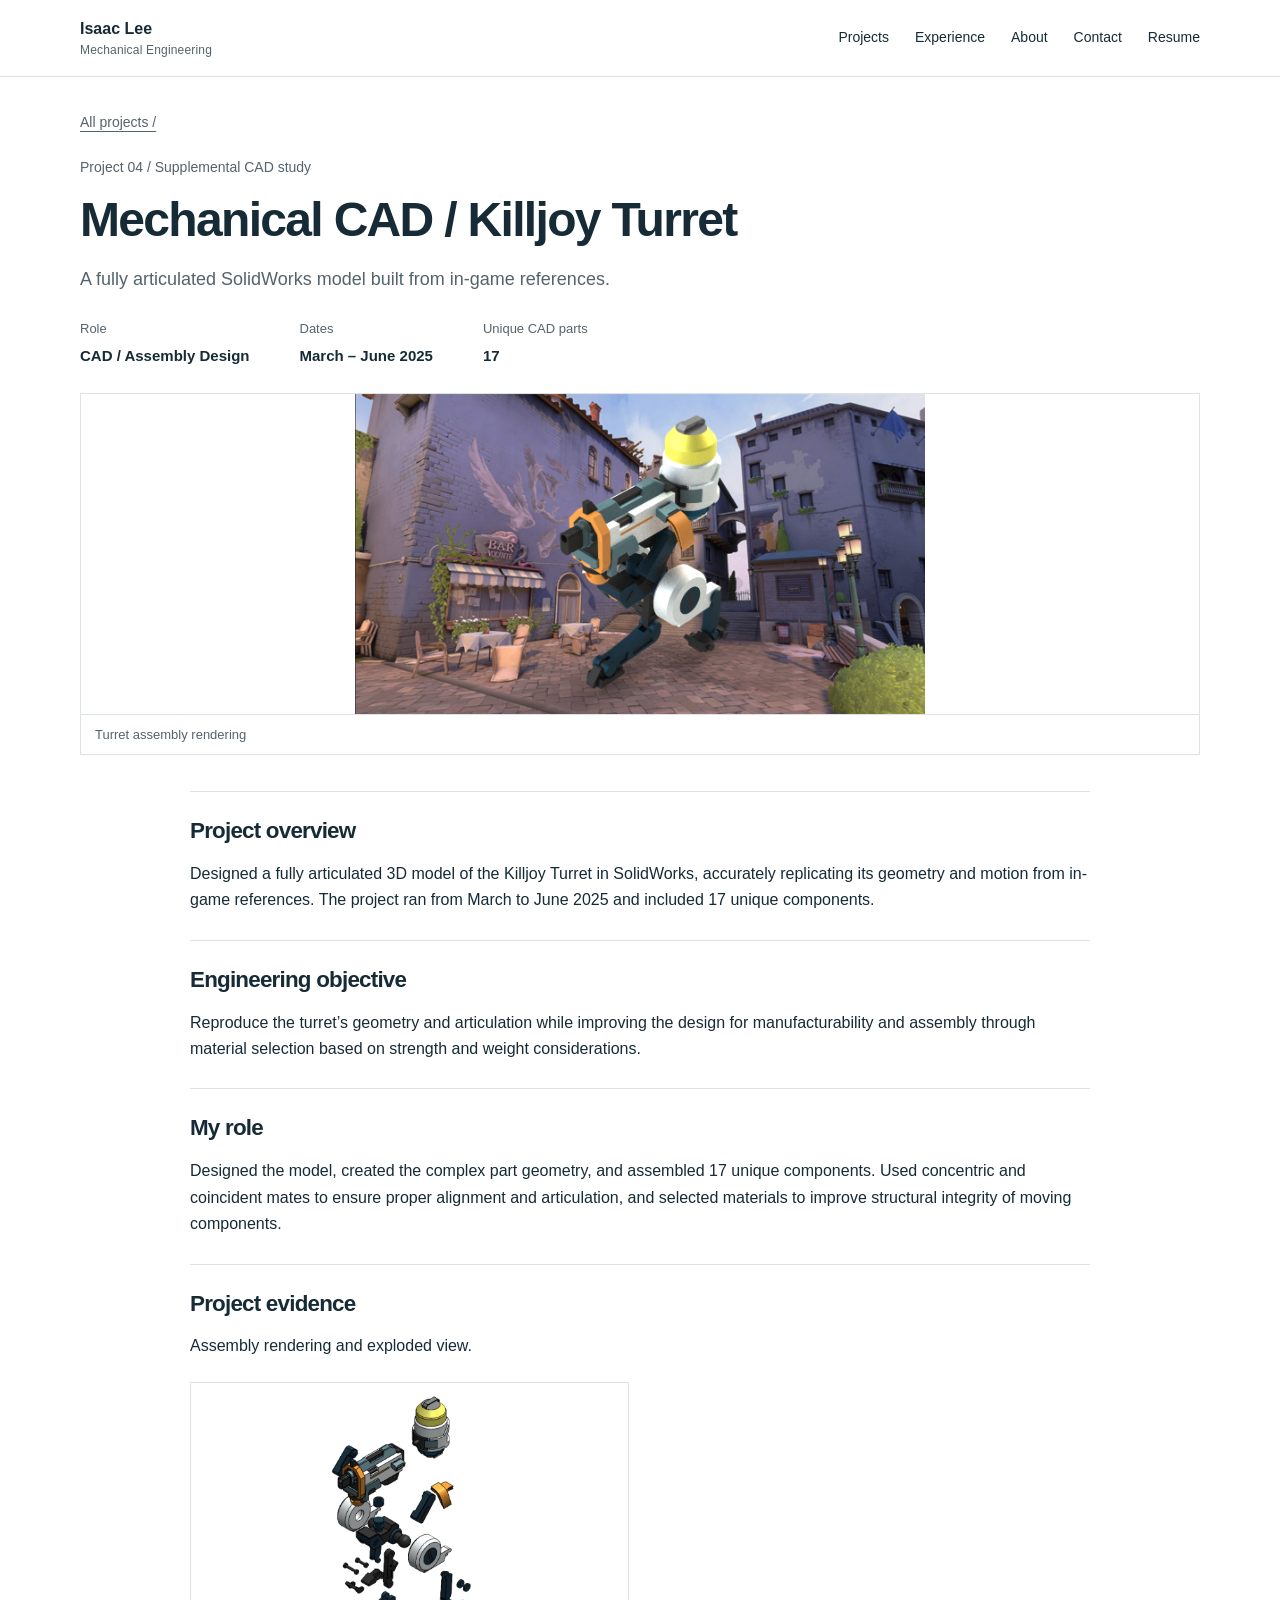
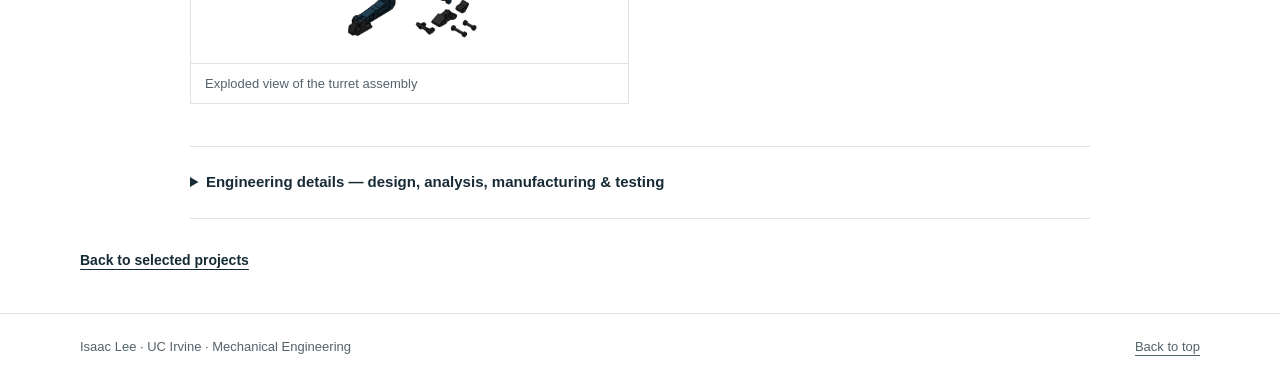
==== projects/cad-turret.html @ 7bfc4d3b "Add engineering case studies and Killjoy Turret details" ====
<!doctype html>
<html lang="en">
<head>
  <meta charset="utf-8">
  <meta name="viewport" content="width=device-width, initial-scale=1">
  <title>Mechanical CAD / Killjoy Turret | Isaac Lee</title>
  <meta name="description" content="A fully articulated 17-component SolidWorks Killjoy Turret model, developed March–June 2025 with in-game references and design-for-assembly considerations.">
  <meta name="theme-color" content="#023821">
  <link rel="icon" type="image/svg+xml" href="../assets/favicon.svg">
  <link rel="stylesheet" href="../css/style.css">
  <script defer src="../js/config.js"></script>
  <script defer src="../js/script.js"></script>
</head>
<body><a class="skip-link" href="#main">Skip to content</a><header class="site-header"><div class="container header-inner">
<a class="brand" href="../index.html#home">Isaac Lee<span>Mechanical Engineering</span></a>
<button class="menu-toggle" type="button" aria-expanded="false" aria-controls="site-nav" hidden>Menu</button>
<nav id="site-nav" aria-label="Main navigation"><a href="../index.html#projects">Projects</a><a href="../index.html#experience">Experience</a><a href="../index.html#about">About</a><a href="../index.html#contact">Contact</a><a href="../assets/Isaac_Lee_Resume.pdf" target="_blank" rel="noopener">Resume</a></nav>
</div></header><main id="main"><section class="container case-hero"><a class="breadcrumb" href="../index.html#projects">All projects /</a><p class="eyebrow">Project 04 / Supplemental CAD study</p><h1>Mechanical CAD / Killjoy Turret</h1><p class="case-deck">A fully articulated SolidWorks model built from in-game references.</p><dl class="case-facts"><div><dt>Role</dt><dd>CAD / Assembly Design</dd></div><div><dt>Dates</dt><dd>March – June 2025</dd></div><div><dt>Unique CAD parts</dt><dd>17</dd></div></dl><figure class="evidence " data-evidence="cad-turret-hero">
  <img src="../assets/images/turret-cad.png" alt="Rendered CAD turret assembly with detailed part geometry and a game-scene background" width="1275" height="715">
  <figcaption>Turret assembly rendering</figcaption>
</figure></section><div class="container case-content"><section class="case-section" id="overview" aria-labelledby="title-overview"><h2 id="title-overview">Project overview</h2><p>Designed a fully articulated 3D model of the Killjoy Turret in SolidWorks, accurately replicating its geometry and motion from in-game references. The project ran from March to June 2025 and included 17 unique components.</p></section><section class="case-section" id="objective" aria-labelledby="title-objective"><h2 id="title-objective">Engineering objective</h2><p>Reproduce the turret’s geometry and articulation while improving the design for manufacturability and assembly through material selection based on strength and weight considerations.</p></section><section class="case-section" id="myrole" aria-labelledby="title-myrole"><h2 id="title-myrole">My role</h2><p>Designed the model, created the complex part geometry, and assembled 17 unique components. Used concentric and coincident mates to ensure proper alignment and articulation, and selected materials to improve structural integrity of moving components.</p></section><section class="case-section" id="gallery" aria-labelledby="title-gallery"><h2 id="title-gallery">Project evidence</h2><p>Assembly rendering and exploded view.</p><div class="gallery-grid"><figure class="evidence " data-evidence="cad-turret-exploded">
  <img src="../assets/images/turret-exploded.png" alt="Exploded CAD view separating the turret housing, legs, and internal parts" width="727" height="796" loading="lazy">
  <figcaption>Exploded view of the turret assembly</figcaption>
</figure></div></section><details class="engineering-details"><summary>Engineering details — design, analysis, manufacturing &amp; testing</summary><section class="case-section" id="requirements" aria-labelledby="title-requirements"><h2 id="title-requirements">Design requirements</h2><ul class="body-list"><li>Accurately replicate geometry and motion from in-game references.</li><li>Create a fully articulated assembly of 17 unique components.</li><li>Ensure proper alignment and articulation using concentric and coincident mates.</li><li>Consider material strength and weight when improving manufacturability and assembly.</li></ul></section><section class="case-section" id="approach" aria-labelledby="title-approach"><h2 id="title-approach">Engineering approach</h2><p>Used in-game references to guide the geometry and motion of the model. Combined advanced SolidWorks modeling features with assembly mates and material selection to address complex shapes, articulation, and assembly considerations.</p><div class="process-grid"><article><span class="process-step">01</span><h3>Complex geometry</h3><p>Revolves, lofts, wraps, and 3D sketches.</p></article><article><span class="process-step">02</span><h3>Alignment and articulation</h3><p>17 components with concentric and coincident mates.</p></article><article><span class="process-step">03</span><h3>Material selection</h3><p>Strength and weight considerations for moving components.</p></article></div></section><section class="case-section" id="cad" aria-labelledby="title-cad"><h2 id="title-cad">CAD / design</h2><p>The assembly includes 17 unique CAD parts. Modeling methods include revolves, lofts, wraps, 3D sketches, and complex geometry. Concentric and coincident mates ensure proper alignment and articulation of the fully articulated model.</p><figure class="evidence " data-evidence="cad-turret-assembly">
  <img src="../assets/images/turret-cad.png" alt="Rendered CAD turret assembly with detailed part geometry and a game-scene background" width="1275" height="715" loading="lazy">
  <figcaption>Turret assembly rendering</figcaption>
</figure></section><section class="case-section" id="analysis" aria-labelledby="title-analysis"><h2 id="title-analysis">Strength and weight considerations</h2><p>Selected materials based on strength and weight considerations to improve structural integrity of moving components and support design for manufacturability and assembly.</p><p class="content-placeholder">[ADD MATERIAL DETAILS: name the selected materials and explain the strength, weight, and assembly tradeoffs. Add calculations or simulation results only if performed.]</p></section><section class="case-section" id="manufacturing" aria-labelledby="title-manufacturing"><h2 id="title-manufacturing">Design for manufacturability and assembly</h2><p>Improved the design for manufacturability and assembly through material selection based on strength and weight considerations.</p><p class="content-placeholder">[ADD MANUFACTURING STATUS: confirm whether any components were fabricated, and document actual processes if applicable.]</p></section><section class="case-section" id="testing" aria-labelledby="title-testing"><h2 id="title-testing">Testing and iteration</h2><p class="content-placeholder">[ADD TESTING STATUS: document actual CAD checks or physical tests, if performed.]</p></section><section class="case-section" id="challenges" aria-labelledby="title-challenges"><h2 id="title-challenges">Challenges</h2><p class="content-placeholder">[ADD CHALLENGE: show a complex feature or assembly-mate problem and explain the modeling decision that resolved it.]</p></section><section class="case-section" id="results" aria-labelledby="title-results"><h2 id="title-results">Results</h2><p>Completed a fully articulated SolidWorks model with 17 unique components, accurately replicating geometry and motion from in-game references. Concentric and coincident mates ensured proper alignment and articulation. Material selection improved manufacturability, assembly, and structural integrity of moving components.</p><div class="result-callout"><strong>17</strong><span>Unique modeled and assembled components</span></div></section><section class="case-section" id="learned" aria-labelledby="title-learned"><h2 id="title-learned">What I learned</h2><p class="content-placeholder">[ADD WHAT I LEARNED: explain a concrete lesson about feature strategy, complex geometry, or assembly constraints.]</p></section><details class="additional-evidence"><summary>Additional evidence to add (2)</summary><div class="gallery-grid"><figure class="evidence" data-evidence="cad-turret-features">
  <!-- Replace this entire .evidence-placeholder with an img, video, or engineering figure. See README. -->
  <div class="evidence-placeholder"><span class="media-code">CAD / TURRET / FEATURES</span><span class="placeholder-center"><span class="placeholder-symbol" aria-hidden="true">+</span><strong>[ADD IMAGE]</strong><span>Feature-tree examples showing lofts, wraps, and 3D sketches</span></span><span class="media-ratio">ENGINEERING EVIDENCE</span></div>
  <figcaption>Complex geometry and feature strategy</figcaption>
</figure><figure class="evidence" data-evidence="cad-turret-mates">
  <!-- Replace this entire .evidence-placeholder with an img, video, or engineering figure. See README. -->
  <div class="evidence-placeholder"><span class="media-code">CAD / TURRET / MATES</span><span class="placeholder-center"><span class="placeholder-symbol" aria-hidden="true">+</span><strong>[ADD IMAGE]</strong><span>Concentric and coincident mates, with intended degrees of freedom</span></span><span class="media-ratio">ENGINEERING EVIDENCE</span></div>
  <figcaption>Assembly constraints</figcaption>
</figure></div></details></details></div><div class="container case-end"><a class="text-link" href="../index.html#projects">Back to selected projects</a></div></main><footer class="site-footer"><div class="container footer-inner"><span>Isaac Lee · UC Irvine · Mechanical Engineering</span><a href="../index.html#home">Back to top</a></div></footer></body></html>
---- css/style.css ----
:root {
  --ink: #162b36; --muted: #54636c; --line: #dce2e5;
  --surface: #f5f7f8; --accent: #023821;
  --sans: "Segoe UI", Arial, sans-serif;
}
* { box-sizing: border-box; }
html { scroll-behavior: smooth; scroll-padding-top: 100px; }
body { margin: 0; background: white; color: var(--ink); font: 16px/1.65 var(--sans); }
a { color: inherit; text-underline-offset: 4px; }
a:hover { color: var(--accent); }
a:focus-visible, button:focus-visible, summary:focus-visible { outline: 3px solid var(--accent); outline-offset: 5px; }
button { font: inherit; cursor: pointer; }
img, video { display: block; max-width: 100%; width: 100%; height: auto; }
h1,h2,h3,p,ul,dl,figure { margin: 0; }
h1,h2,h3 { line-height: 1.2; letter-spacing: -.035em; }
h2 { font-size: 1.8rem; font-weight: 650; }
h3 { font-size: 1.15rem; font-weight: 650; }
p + p { margin-top: 12px; }
ul { padding-left: 20px; }
.container { width: min(1120px, calc(100% - 64px)); margin-inline: auto; }
.sr-only { position: absolute; width: 1px; height: 1px; padding: 0; overflow: hidden; clip: rect(0,0,0,0); white-space: nowrap; border: 0; }
.skip-link { position: fixed; top: -80px; left: 16px; z-index: 20; padding: 12px 20px; background: var(--ink); color: white; }
.skip-link:focus { top: 12px; }
.site-header { background: white; position: sticky; top: 0; z-index: 10; border-bottom: 1px solid var(--line); }
.header-inner { min-height: 76px; display: flex; align-items: center; justify-content: space-between; gap: 20px; }
.brand { text-decoration: none; font-weight: 650; font-size: 1rem; line-height: 1.35; }
.brand span { display: block; font-size: .75rem; font-weight: 400; color: var(--muted); margin-top: 3px; letter-spacing: .015em; }
#site-nav { display: flex; gap: 26px; }
#site-nav a { text-decoration: none; font-size: .875rem; padding-block: 10px; }
.menu-toggle { display: none; border: 1px solid var(--line); background: white; padding: 7px 13px; }
.hero { display: grid; grid-template-columns: minmax(0,1fr) 156px; align-items: center; gap: 60px; padding-block: 48px; }
.hero > * { min-width: 0; }
.eyebrow { color: var(--muted); font-size: .875rem; margin-bottom: 12px; }
.hero h1 { font-size: 4rem; font-weight: 650; letter-spacing: -.06em; }
.hero h1 span { color: var(--accent); }
.hero-title { font-size: 1.25rem; font-weight: 600; margin-top: 12px; }
.hero-intro { color: var(--muted); max-width: 650px; margin-top: 12px; }
.hero > img { border-radius: 3px; }
.actions { display: flex; flex-wrap: wrap; gap: 12px; align-items: center; }
.hero .actions { margin-top: 22px; }
.button { display: inline-flex; justify-content: center; align-items: center; min-height: 44px; padding: 9px 18px; border: 1px solid var(--line); text-decoration: none; font-size: .875rem; font-weight: 600; }
.button.primary { background: var(--accent); color: white; border-color: var(--accent); }
.button.primary:hover { background: #044c2d; }
.section { padding-block: 42px; border-top: 1px solid var(--line); }
.section-heading { display: flex; justify-content: space-between; align-items: baseline; gap: 24px; margin-bottom: 24px; }
.section-heading p { font-size: .9375rem; color: var(--muted); }
.project-grid { display: grid; grid-template-columns: repeat(3,minmax(0,1fr)); gap: 28px; }
.project-card { min-width: 0; display: flex; flex-direction: column; }
.project-card > img { height: 192px; object-fit: contain; background: var(--surface); border: 1px solid var(--line); }
.project-card-body { display: flex; flex-direction: column; flex: 1; padding-top: 18px; }
.role { color: var(--muted); font-size: .8125rem; margin-bottom: 7px; }
.project-card h3 { font-size: 1.25rem; margin-bottom: 12px; }
.project-card h3 a { text-decoration: none; }
.project-card-body > p:not(.role) { font-size: .9375rem; color: var(--muted); }
.project-card-body > .project-result { color: var(--ink) !important; font-weight: 600; font-size: .875rem !important; }
.text-link { font-size: .875rem; font-weight: 600; }
.project-card-body > .text-link { margin-top: auto; padding-top: 18px; align-self: start; }
details { margin-top: 18px; }
summary { cursor: pointer; font-size: .875rem; font-weight: 600; padding-block: 8px; color: var(--muted); }
details[open] > summary { margin-bottom: 14px; }
.more-work { border-top: 1px solid var(--line); margin-top: 28px; padding-top: 10px; }
.cad-study { padding-block: 16px 28px; border-bottom: 1px solid var(--line); }
.cad-study p { color: var(--muted); font-size: .9375rem; margin-block: 8px 12px; }
.supporting-gallery { padding-top: 24px; }
.supporting-gallery > p { color: var(--muted); font-size: .9375rem; margin-top: 8px; }
.experience-grid { display: grid; grid-template-columns: 280px minmax(0,1fr); gap: 60px; margin-top: 28px; }
.experience-grid > div > p { margin-top: 8px; }
.metadata { color: var(--muted); font-size: .875rem; }
.body-list li { padding-left: 4px; margin-bottom: 12px; }
.body-list li::marker { color: #82949e; }
.body-list li:last-child { margin-bottom: 0; }
.section-shaded { background: var(--surface); }
.qualifications-grid { display: grid; grid-template-columns: minmax(0,1.3fr) minmax(0,1fr); gap: 75px; margin-top: 28px; }
.qualifications-grid h3 { margin-bottom: 12px; }
.qualifications-grid h3:not(:first-child), #skills { margin-top: 26px; }
.qualifications-grid p { color: var(--muted); font-size: .9375rem; }
.qualifications-grid .certification { font-size: .875rem; font-weight: 600; color: var(--ink); }
.career-note { margin-top: 24px; }
.skills-grid { display: grid; grid-template-columns: repeat(2,minmax(0,1fr)); gap: 24px; margin-top: 10px; }
.skill-group { padding-top: 15px; border-top: 1px solid var(--line); }
.skill-group h3 { font-size: 1rem; }
.skill-group ul { padding: 0; list-style: none; color: var(--muted); font-size: .875rem; }
.contact-grid { display: flex; justify-content: space-between; align-items: center; gap: 28px; }
.contact-grid h2 { margin-bottom: 15px; }
.contact-grid .actions { gap: 28px; }
.email-link { font-size: 1.25rem; }
.site-footer { border-top: 1px solid var(--line); padding-block: 22px; color: var(--muted); font-size: .8125rem; }
.footer-inner { display: flex; justify-content: space-between; gap: 20px; }
/* Case studies: overview and real evidence first, detailed documentation on request. */
.case-hero { padding-block: 32px 36px; }
.breadcrumb { font-size: .875rem; color: var(--muted); display: inline-block; margin-bottom: 22px; }
.case-hero h1 { font-size: clamp(2rem,4vw,3rem); margin-bottom: 16px; max-width: 900px; }
.case-deck { color: var(--muted); font-size: 1.125rem; }
.case-facts { display: flex; flex-wrap: wrap; gap: 24px 50px; margin-block: 24px; }
dt { font-size: .8125rem; color: var(--muted); margin-bottom: 4px; }
dd { margin: 0; font-size: .9375rem; font-weight: 600; }
.evidence { border: 1px solid var(--line); min-width: 0; max-width: 100%; background: white; }
.evidence img { object-fit: contain; background: white; }
.case-hero .evidence img { height: 320px; }
figcaption { font-size: .8125rem; color: var(--muted); border-top: 1px solid var(--line); padding: 10px 14px; line-height: 1.5; }
.case-content { max-width: 900px; }
.case-section { border-top: 1px solid var(--line); padding-block: 26px; }
.case-section h2 { font-size: 1.4rem; margin-bottom: 16px; }
.case-section > .evidence { margin-top: 22px; }
.case-section > .evidence img { max-height: 400px; }
.content-placeholder { border-left: 2px solid #b8c6ce; background: var(--surface); color: var(--muted); font-size: .875rem; padding: 12px 16px; }
.engineering-details { border-block: 1px solid var(--line); padding-block: 15px; margin-top: 16px; }
.engineering-details > summary { color: var(--ink); font-size: .9375rem; }
.engineering-details .case-section:first-of-type { border-top: 0; }
.process-grid { display: grid; grid-template-columns: repeat(3,minmax(0,1fr)); gap: 22px; margin-top: 22px; padding-block: 20px; border-block: 1px solid var(--line); }
.process-step { font-size: .8125rem; color: var(--muted); }
.process-grid h3 { font-size: 1rem; margin-block: 8px; }
.process-grid p { font-size: .875rem; color: var(--muted); }
.result-callout { display: flex; align-items: center; flex-wrap: wrap; gap: 22px; margin-top: 20px; padding: 18px 22px; background: var(--surface); }
.result-callout strong { font-size: 1.9rem; font-weight: 600; }
.result-callout span { font-size: .875rem; }
.gallery-grid { display: grid; grid-template-columns: repeat(2,minmax(0,1fr)); gap: 22px; margin-top: 22px; }
.gallery-grid .evidence { display: flex; flex-direction: column; }
.gallery-grid img { height: 280px; }
.gallery-grid figcaption { margin-top: auto; }
.hydrogen-gallery { grid-template-columns: repeat(3,minmax(0,1fr)); }
.hydrogen-gallery img { height: 220px; }
.case-end { padding-block: 28px 40px; }
.evidence-placeholder { position: relative; display: flex; align-items: center; justify-content: center; width: 100%; min-width: 0; padding: 48px 20px; min-height: 180px; background: var(--surface); }
.placeholder-center { display: flex; flex-direction: column; align-items: center; gap: 6px; text-align: center; max-width: 260px; min-width: 0; }
.placeholder-center strong, .placeholder-center > span:last-child { font-size: .8125rem; color: var(--muted); }
.placeholder-symbol { color: #82949e; font-size: 1.3rem; }
.media-code, .media-ratio { position: absolute; font-size: .75rem; color: var(--muted); }
.media-code { top: 12px; left: 14px; right: 14px; overflow-wrap: anywhere; }
.media-ratio { bottom: 12px; right: 14px; }
@media (max-width: 960px) {
  .container { width: calc(100% - 48px); }
  .header-inner { flex-wrap: wrap; }
  .menu-toggle:not([hidden]) { display: block; }
  body:has(.menu-toggle:not([hidden])) #site-nav { display: none; width: 100%; padding-bottom: 15px; }
  body:has(.menu-toggle:not([hidden])) #site-nav.is-open { display: flex; }
  #site-nav { flex-wrap: wrap; gap: 8px 22px; }
  .hero { gap: 35px; }
  .project-grid { gap: 20px; }
  .project-card > img { height: 165px; }
  .experience-grid { grid-template-columns: 230px minmax(0,1fr); gap: 35px; }
  .qualifications-grid { gap: 35px; }
}
@media (max-width: 700px) {
  .container { width: calc(100% - 36px); }
  .hero { grid-template-columns: minmax(0,1fr) 74px; align-items: start; gap: 20px; padding-block: 32px; }
  .hero h1 { font-size: 2.65rem; }
  .hero > img { margin-top: 6px; }
  .hero-title { font-size: 1.05rem; }
  .hero .eyebrow { font-size: .8125rem; }
  .hero-intro { font-size: .9375rem; }
  .hero-intro br { display: none; }
  .section { padding-block: 32px; }
  .section-heading { display: block; }
  .section-heading p { margin-top: 10px; }
  h2 { font-size: 1.6rem; }
  .project-grid { grid-template-columns: 1fr; gap: 32px; }
  .project-card > img { height: 210px; }
  .project-card-body > .text-link { margin-top: 0; }
  .experience-grid, .qualifications-grid { grid-template-columns: 1fr; gap: 24px; }
  .skills-grid { grid-template-columns: 1fr; }
  .contact-grid { display: block; }
  .contact-grid .actions { margin-top: 22px; }
  .email-link { font-size: 1.1rem; }
  .footer-inner { flex-direction: column; gap: 8px; }
  .case-facts { display: grid; grid-template-columns: 1fr; gap: 14px; }
  .case-hero .evidence img { height: 240px; }
  .gallery-grid, .hydrogen-gallery { grid-template-columns: 1fr; }
  .gallery-grid img { height: auto; max-height: 380px; }
  .process-grid { grid-template-columns: 1fr; }
}
@media (prefers-reduced-motion: reduce) { html { scroll-behavior: auto; } }
@media print {
  .site-header, .skip-link { display: none; }
  .container { width: 100%; }
  .section { padding-block: 20px; }
  .project-card, .evidence, .case-section { break-inside: avoid; }
}
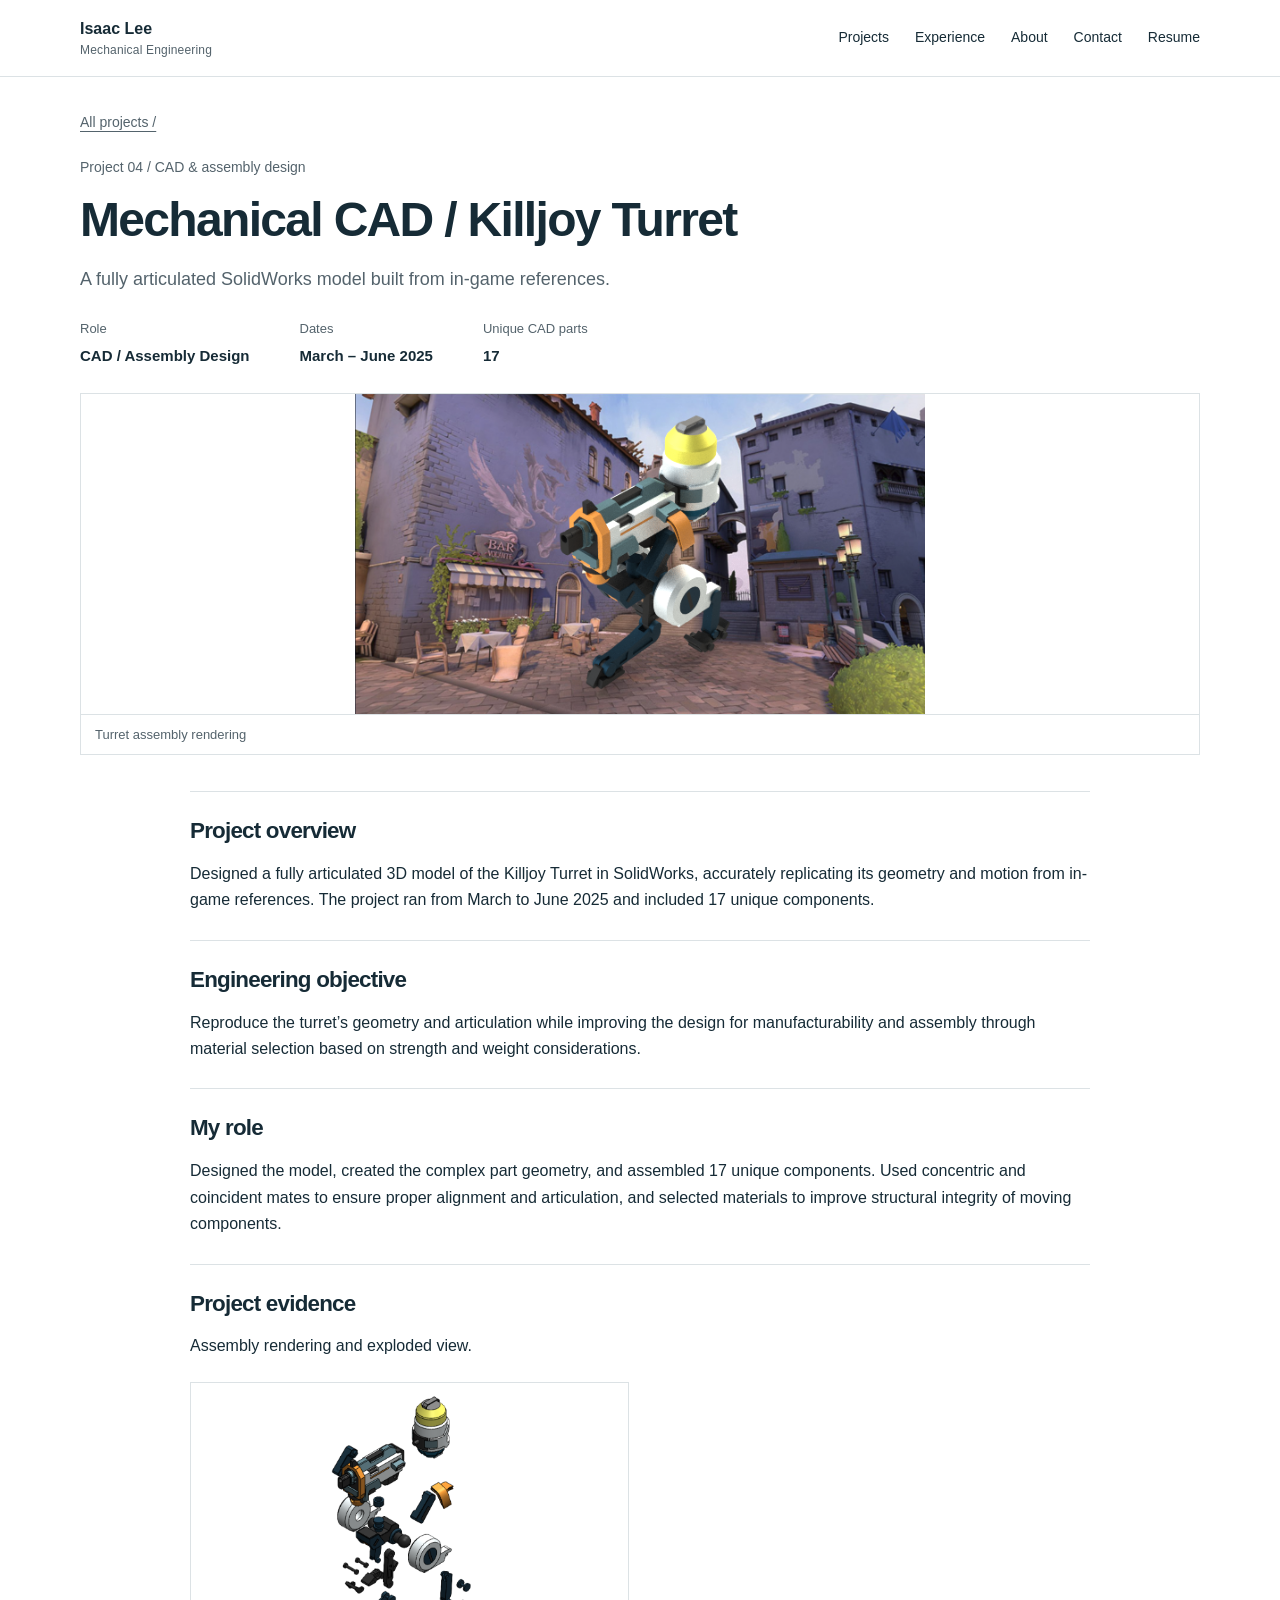
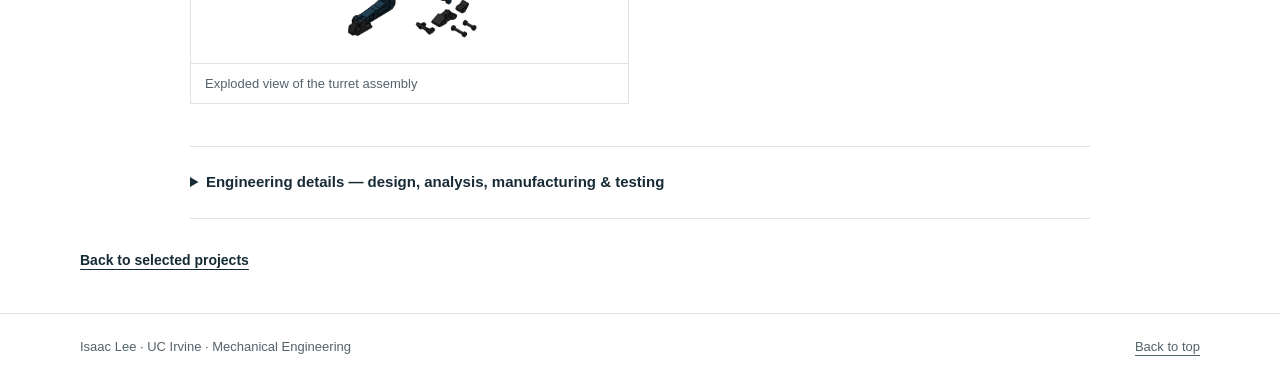
==== commit 1f3499b1: "Add hydrogen RC car and correct photo placement" ====
--- a/projects/cad-turret.html
+++ b/projects/cad-turret.html
@@ -15,7 +15,7 @@
 <a class="brand" href="../index.html#home">Isaac Lee<span>Mechanical Engineering</span></a>
 <button class="menu-toggle" type="button" aria-expanded="false" aria-controls="site-nav" hidden>Menu</button>
 <nav id="site-nav" aria-label="Main navigation"><a href="../index.html#projects">Projects</a><a href="../index.html#experience">Experience</a><a href="../index.html#about">About</a><a href="../index.html#contact">Contact</a><a href="../assets/Isaac_Lee_Resume.pdf" target="_blank" rel="noopener">Resume</a></nav>
-</div></header><main id="main"><section class="container case-hero"><a class="breadcrumb" href="../index.html#projects">All projects /</a><p class="eyebrow">Project 04 / Supplemental CAD study</p><h1>Mechanical CAD / Killjoy Turret</h1><p class="case-deck">A fully articulated SolidWorks model built from in-game references.</p><dl class="case-facts"><div><dt>Role</dt><dd>CAD / Assembly Design</dd></div><div><dt>Dates</dt><dd>March – June 2025</dd></div><div><dt>Unique CAD parts</dt><dd>17</dd></div></dl><figure class="evidence " data-evidence="cad-turret-hero">
+</div></header><main id="main"><section class="container case-hero"><a class="breadcrumb" href="../index.html#projects">All projects /</a><p class="eyebrow">Project 04 / CAD &amp; assembly design</p><h1>Mechanical CAD / Killjoy Turret</h1><p class="case-deck">A fully articulated SolidWorks model built from in-game references.</p><dl class="case-facts"><div><dt>Role</dt><dd>CAD / Assembly Design</dd></div><div><dt>Dates</dt><dd>March – June 2025</dd></div><div><dt>Unique CAD parts</dt><dd>17</dd></div></dl><figure class="evidence " data-evidence="cad-turret-hero">
   <img src="../assets/images/turret-cad.png" alt="Rendered CAD turret assembly with detailed part geometry and a game-scene background" width="1275" height="715">
   <figcaption>Turret assembly rendering</figcaption>
 </figure></section><div class="container case-content"><section class="case-section" id="overview" aria-labelledby="title-overview"><h2 id="title-overview">Project overview</h2><p>Designed a fully articulated 3D model of the Killjoy Turret in SolidWorks, accurately replicating its geometry and motion from in-game references. The project ran from March to June 2025 and included 17 unique components.</p></section><section class="case-section" id="objective" aria-labelledby="title-objective"><h2 id="title-objective">Engineering objective</h2><p>Reproduce the turret’s geometry and articulation while improving the design for manufacturability and assembly through material selection based on strength and weight considerations.</p></section><section class="case-section" id="myrole" aria-labelledby="title-myrole"><h2 id="title-myrole">My role</h2><p>Designed the model, created the complex part geometry, and assembled 17 unique components. Used concentric and coincident mates to ensure proper alignment and articulation, and selected materials to improve structural integrity of moving components.</p></section><section class="case-section" id="gallery" aria-labelledby="title-gallery"><h2 id="title-gallery">Project evidence</h2><p>Assembly rendering and exploded view.</p><div class="gallery-grid"><figure class="evidence " data-evidence="cad-turret-exploded">
